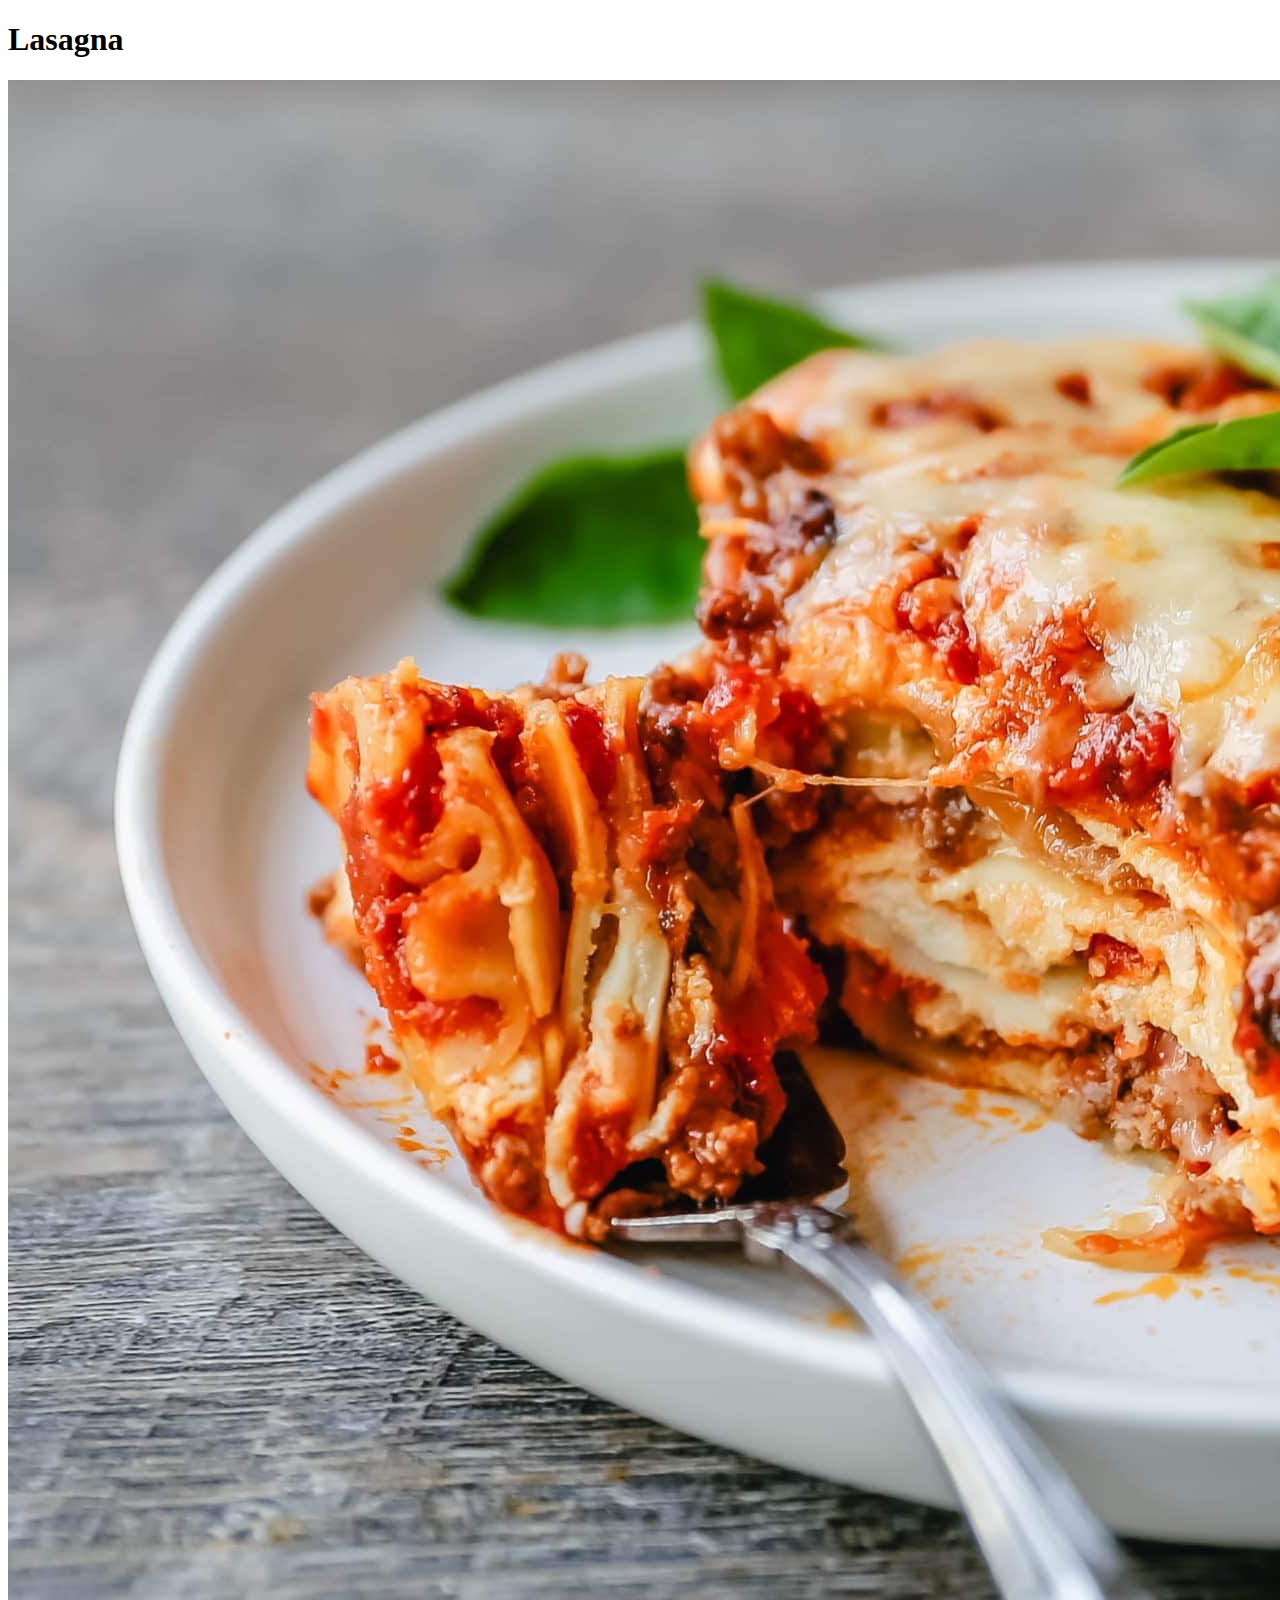
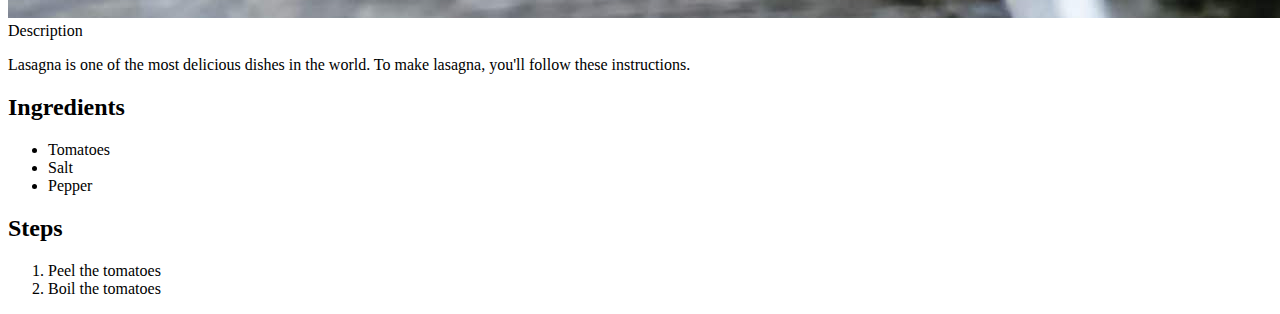
==== recipes/lasagna.html @ 54a4c2d7 "Release of version 1.0" ====
<!DOCTYPE html>
<html lang="en">
<head>
    <meta charset="UTF-8">
    <meta name="viewport" content="width=device-width, initial-scale=1.0">
    <title>Document</title>
</head>
<body>
    <h1>Lasagna</h1>
    <img src="../lasagna.jpg"
        <h2>Description</h2>
        <p>Lasagna is one of the most delicious dishes in the world. To make lasagna, you'll follow these instructions.</p>
        <h2>Ingredients</h2>
        <ul>
            <li>Tomatoes</li>
            <li>Salt</li>
            <li>Pepper</li>
        </ul>
        <h2>Steps</h2>
        <ol>
            <li>Peel the tomatoes</li>
            <li>Boil the tomatoes</li>
        </ol>

</body>
</html>
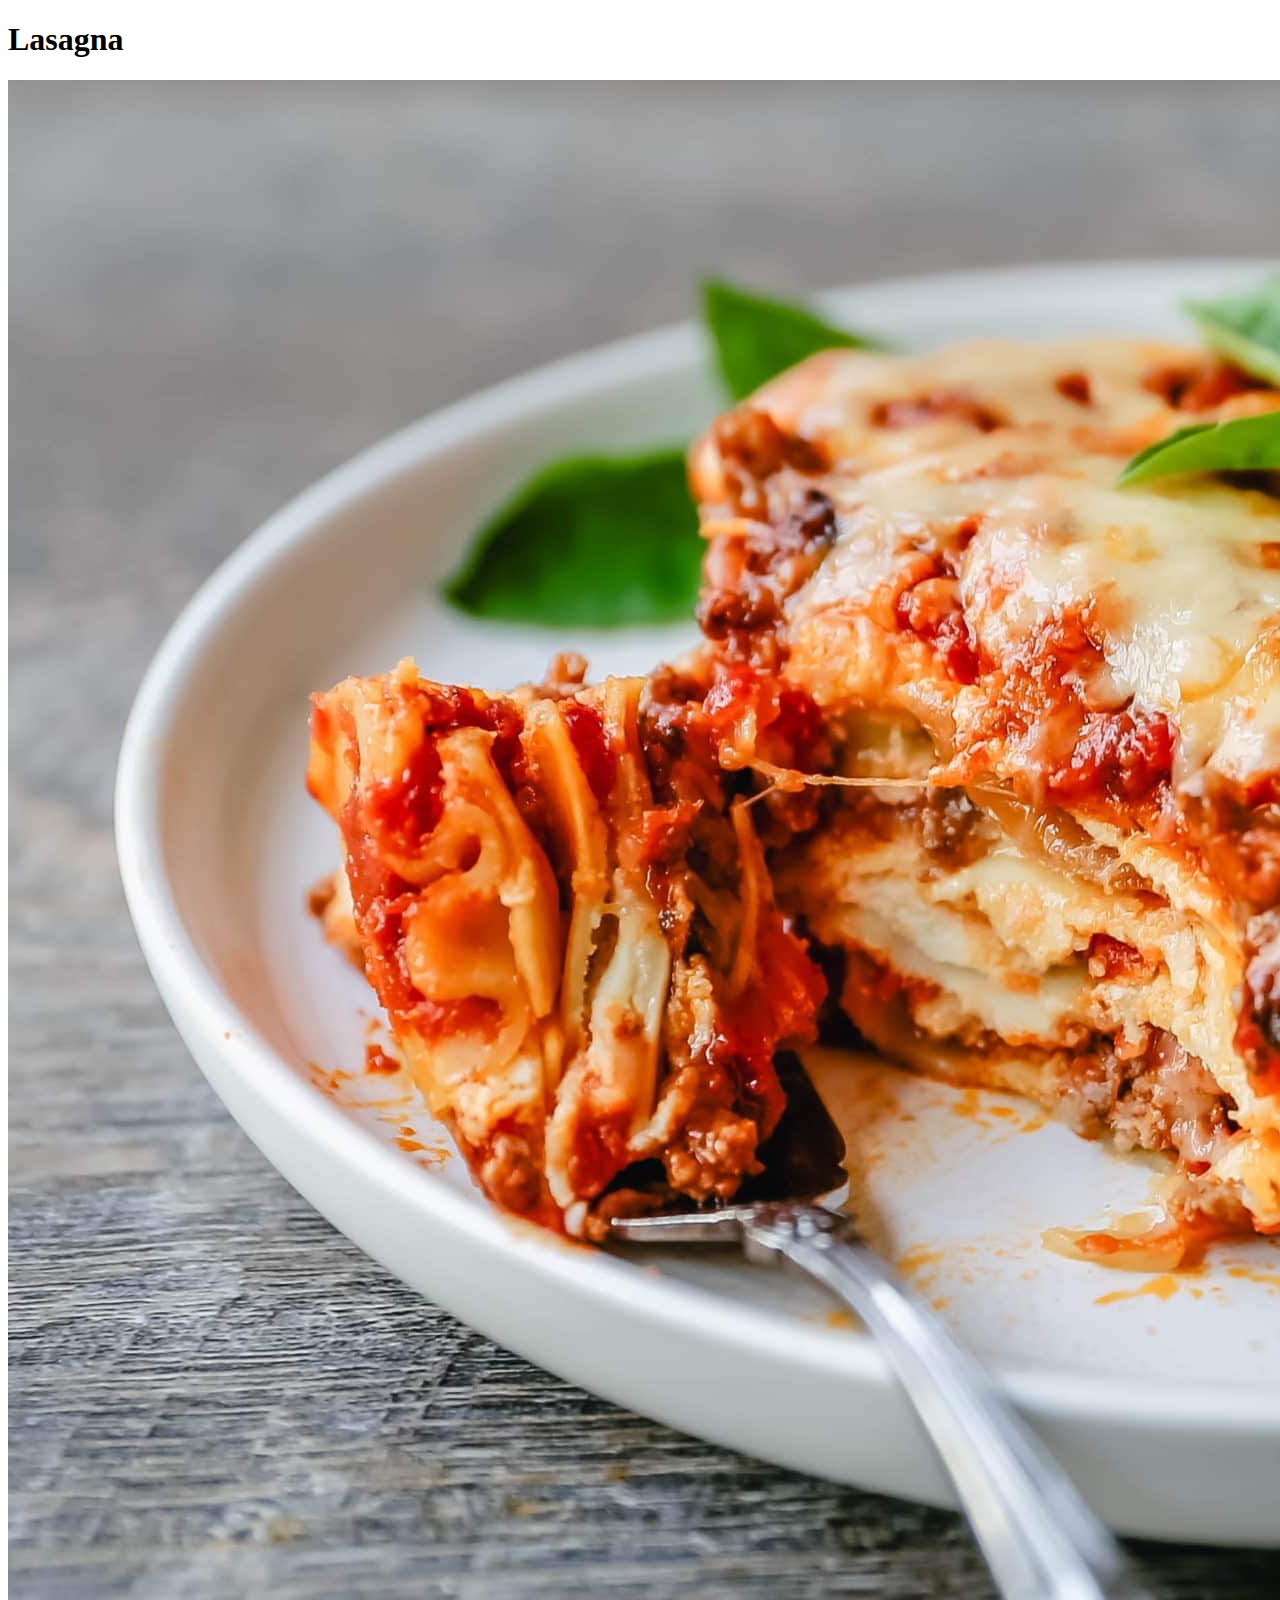
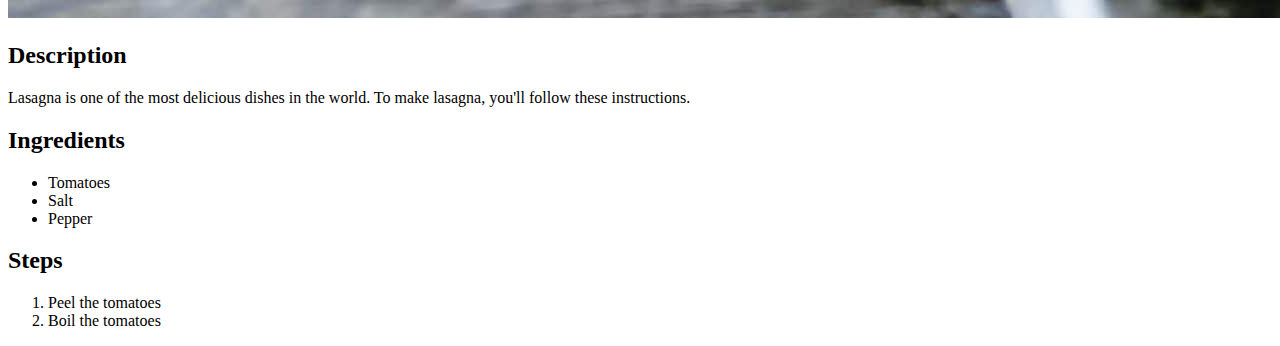
==== commit 3c9e1108: "Add heading" ====
--- a/recipes/lasagna.html
+++ b/recipes/lasagna.html
@@ -7,8 +7,9 @@
 </head>
 <body>
     <h1>Lasagna</h1>
-    <img src="../lasagna.jpg"
-        <h2>Description</h2>
+    <img src="../lasagna.jpg">
+
+    <h2>Description</h2>
         <p>Lasagna is one of the most delicious dishes in the world. To make lasagna, you'll follow these instructions.</p>
         <h2>Ingredients</h2>
         <ul>
